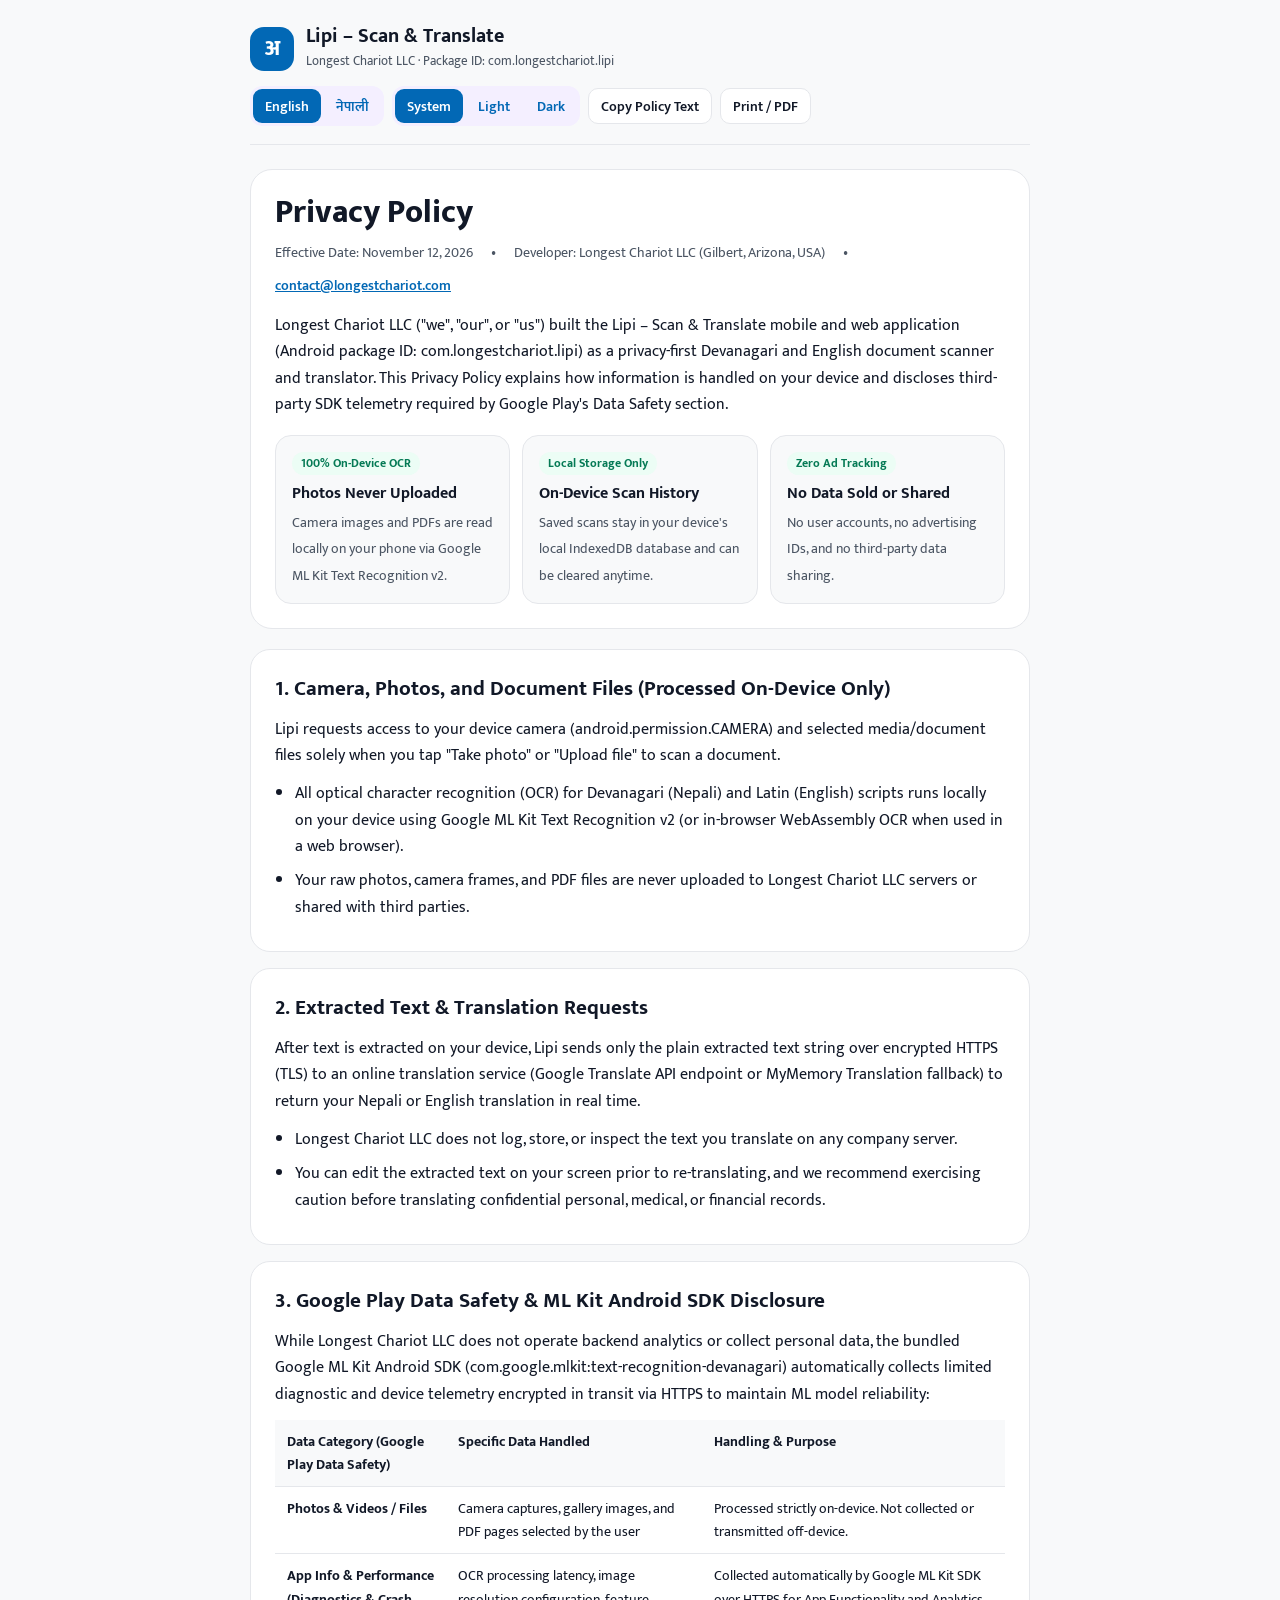
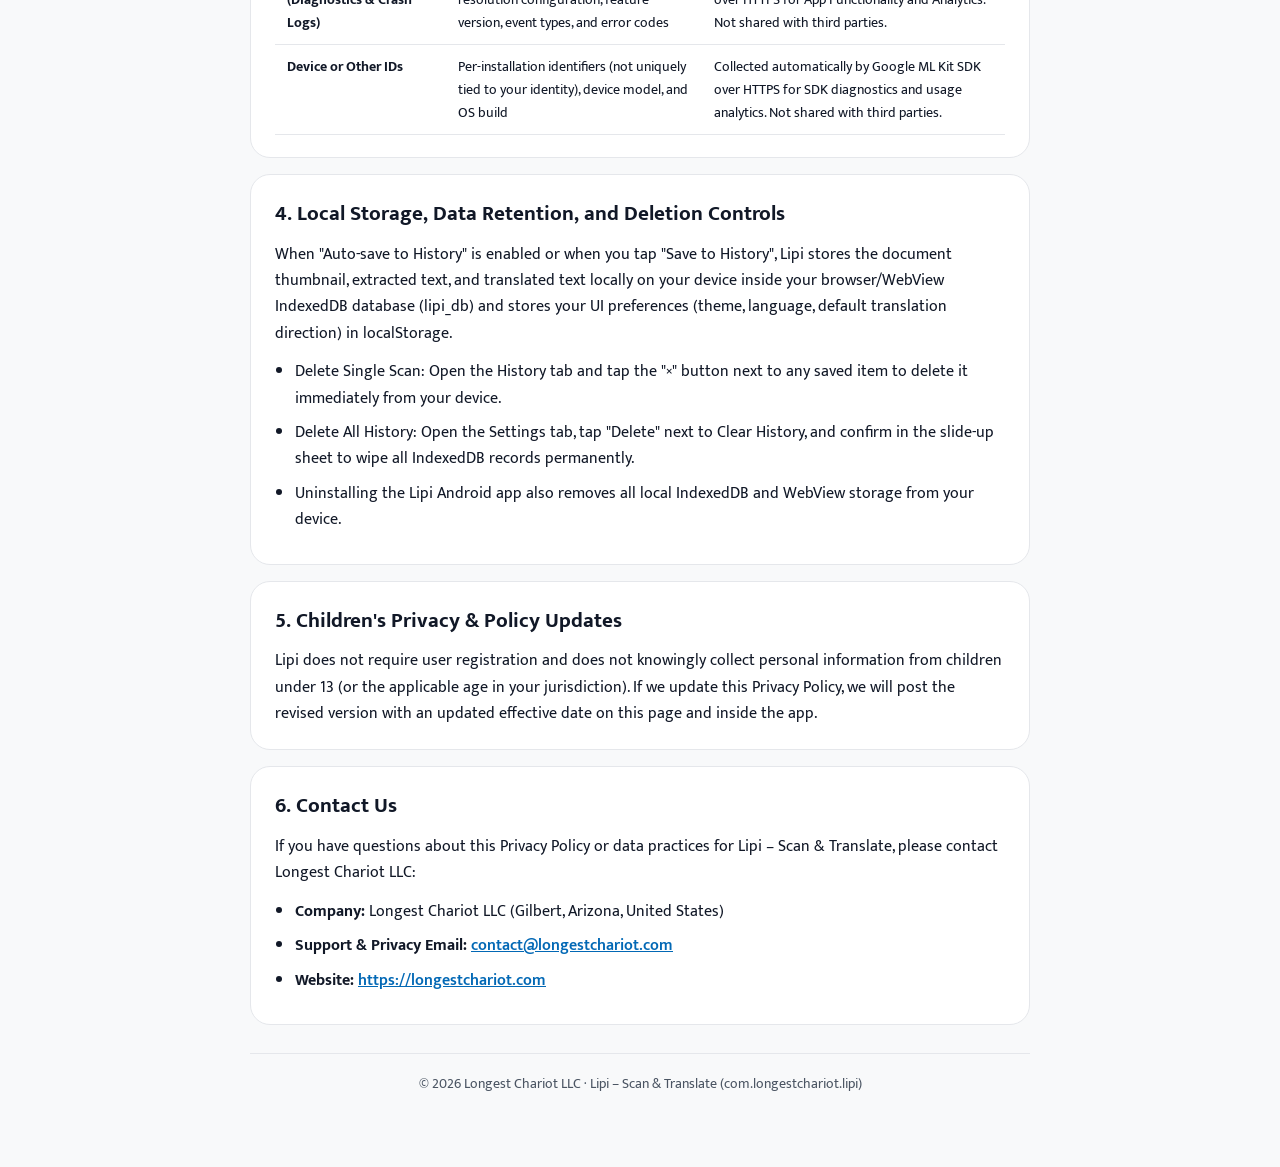
==== lipi/privacy/index.html @ fc833322 "Add Lipi – Scan & Translate privacy policy at /lipi/privacy/" ====
<!DOCTYPE html>
<html lang="en">
<head>
<meta charset="utf-8">
<meta name="viewport" content="width=device-width, initial-scale=1, viewport-fit=cover">
<title>Privacy Policy – Lipi: Scan &amp; Translate | Longest Chariot LLC</title>
<link href="https://fonts.googleapis.com/css2?family=Mukta:wght@400;500;600;700;800&display=swap" rel="stylesheet">
<style>
:root{
  --primary:#0268B5;--on-primary:#FFFFFF;--secondary:#F4EFFF;--on-secondary:#0268B5;--link:#0268B5;
  --bg:#F8F9FA;--surface:#FFFFFF;--text:#111827;--muted:#4B5563;--border:#E5E7EB;
  --success:#057A55;--success-bg:#ECFDF5;--info-bg:#EFF6FF;
  color-scheme:light;
}
@media (prefers-color-scheme:dark){
  :root:not([data-theme="light"]){
    --secondary:#232047;--on-secondary:#A9D4F7;--link:#6DB6F0;--bg:#0B1220;--surface:#131C2E;--text:#F3F4F6;--muted:#9CA3AF;--border:#26324A;
    --success:#34D399;--success-bg:#064E3B;--info-bg:#1E293B;
    color-scheme:dark;
  }
}
:root[data-theme="dark"]{
  --secondary:#232047;--on-secondary:#A9D4F7;--link:#6DB6F0;--bg:#0B1220;--surface:#131C2E;--text:#F3F4F6;--muted:#9CA3AF;--border:#26324A;
  --success:#34D399;--success-bg:#064E3B;--info-bg:#1E293B;
  color-scheme:dark;
}
*,*::before,*::after{box-sizing:border-box}
body{
  margin:0;
  background:var(--bg);
  color:var(--text);
  font-family:'Mukta','Noto Sans Devanagari',system-ui,-apple-system,sans-serif;
  font-size:16px;
  line-height:1.65;
  -webkit-tap-highlight-color:transparent;
}
button,a{font:inherit;color:inherit}
button{cursor:pointer}
button:focus-visible,a:focus-visible{outline:3px solid var(--link);outline-offset:2px}
.wrap{max-width:820px;margin:0 auto;padding:24px 20px 72px}
.topbar{
  display:flex;
  flex-wrap:wrap;
  align-items:center;
  justify-content:space-between;
  gap:12px;
  padding-bottom:18px;
  border-bottom:1px solid var(--border);
  margin-bottom:24px;
}
.brand{display:flex;align-items:center;gap:12px}
.logo{
  width:44px;height:44px;border-radius:14px;
  background:var(--primary);color:var(--on-primary);
  display:grid;place-items:center;
  font-weight:800;font-size:22px;flex:none;
}
.brand-text b{display:block;font-size:20px;line-height:1.2}
.brand-text span{font-size:13px;color:var(--muted)}
.controls{display:flex;flex-wrap:wrap;gap:8px;align-items:center}
.seg{display:inline-flex;background:var(--secondary);border-radius:12px;padding:3px;gap:3px}
.seg button{
  border:0;background:transparent;border-radius:9px;
  padding:5px 12px;font-weight:600;font-size:14px;color:var(--on-secondary);min-height:34px;
}
.seg button[aria-pressed="true"]{background:var(--primary);color:var(--on-primary)}
.btn{
  border:1px solid var(--border);background:var(--surface);
  border-radius:10px;padding:5px 12px;font-weight:600;font-size:14px;min-height:36px;
}
.hero-card{
  background:var(--surface);border:1px solid var(--border);
  border-radius:22px;padding:24px;margin-bottom:20px;
}
.hero-card h1{margin:0 0 8px;font-size:32px;line-height:1.2;font-weight:800}
.meta-row{display:flex;flex-wrap:wrap;gap:10px 18px;font-size:14px;color:var(--muted);margin-bottom:16px}
.pill-row{display:grid;grid-template-columns:repeat(auto-fit,minmax(210px,1fr));gap:12px;margin-top:16px}
.stat-box{
  background:var(--bg);border:1px solid var(--border);
  border-radius:16px;padding:14px 16px;
}
.stat-box .tag{
  display:inline-block;font-size:12px;font-weight:700;
  padding:2px 9px;border-radius:999px;margin-bottom:6px;
  background:var(--success-bg);color:var(--success);
}
.stat-box b{display:block;font-size:16px;margin-bottom:2px}
.stat-box span{font-size:14px;color:var(--muted)}
.card{
  background:var(--surface);border:1px solid var(--border);
  border-radius:20px;padding:22px 24px;margin-bottom:16px;
}
.card h2{margin:0 0 10px;font-size:21px;font-weight:700;color:var(--text)}
.card p{margin:0 0 12px}
.card p:last-child{margin-bottom:0}
.card ul{margin:8px 0 0;padding-left:20px}
.card li{margin-bottom:8px}
.table-wrap{overflow-x:auto;margin-top:12px}
table{width:100%;border-collapse:collapse;font-size:14px;text-align:left}
th,td{padding:10px 12px;border-bottom:1px solid var(--border);vertical-align:top}
th{font-weight:700;background:var(--bg);color:var(--text)}
a{color:var(--link);font-weight:600;text-decoration:underline}
.footer{
  text-align:center;color:var(--muted);font-size:14px;
  margin-top:28px;padding-top:18px;border-top:1px solid var(--border);
}
.toast{
  position:fixed;left:50%;bottom:24px;transform:translate(-50%,0);
  background:var(--text);color:var(--bg);padding:10px 18px;
  border-radius:999px;font-weight:600;opacity:0;pointer-events:none;transition:opacity .2s;z-index:20;
}
.toast.show{opacity:1}
@media print{
  .controls,.toast{display:none!important}
  body{background:#fff;color:#000}
  .card,.hero-card{break-inside:avoid;border-color:#ccc}
}
</style>
</head>
<body>
<div class="wrap">
  <header class="topbar">
    <div class="brand">
      <div class="logo" aria-hidden="true">अ</div>
      <div class="brand-text">
        <b data-i="appTitle">Lipi – Scan &amp; Translate</b>
        <span data-i="orgSub">Longest Chariot LLC · Package ID: com.longestchariot.lipi</span>
      </div>
    </div>
    <div class="controls">
      <div class="seg" id="langSeg" role="group" aria-label="Language">
        <button type="button" data-lang="en" aria-pressed="true">English</button>
        <button type="button" data-lang="ne" aria-pressed="false">नेपाली</button>
      </div>
      <div class="seg" id="themeSeg" role="group" aria-label="Theme">
        <button type="button" data-theme="system" aria-pressed="true" data-i="tSys">System</button>
        <button type="button" data-theme="light" aria-pressed="false" data-i="tLight">Light</button>
        <button type="button" data-theme="dark" aria-pressed="false" data-i="tDark">Dark</button>
      </div>
      <button type="button" class="btn" id="copyUrlBtn" data-i="copyBtn">Copy Policy Text</button>
      <button type="button" class="btn" id="printBtn" data-i="printBtn">Print / PDF</button>
    </div>
  </header>

  <section class="hero-card">
    <h1 data-i="h1">Privacy Policy</h1>
    <div class="meta-row">
      <span data-i="effDate">Effective Date: November 12, 2026</span>
      <span>•</span>
      <span data-i="entity">Developer: Longest Chariot LLC (Gilbert, Arizona, USA)</span>
      <span>•</span>
      <span><a href="mailto:contact@longestchariot.com">contact@longestchariot.com</a></span>
    </div>
    <p data-i="intro">
      Longest Chariot LLC ("we", "our", or "us") built the Lipi – Scan &amp; Translate mobile and web application (Android package ID: com.longestchariot.lipi) as a privacy-first Devanagari and English document scanner and translator. This Privacy Policy explains how information is handled on your device and discloses third-party SDK telemetry required by Google Play's Data Safety section.
    </p>
    <div class="pill-row">
      <div class="stat-box">
        <span class="tag" data-i="b1Tag">100% On-Device OCR</span>
        <b data-i="b1Title">Photos Never Uploaded</b>
        <span data-i="b1Sub">Camera images and PDFs are read locally on your phone via Google ML Kit Text Recognition v2.</span>
      </div>
      <div class="stat-box">
        <span class="tag" data-i="b2Tag">Local Storage Only</span>
        <b data-i="b2Title">On-Device Scan History</b>
        <span data-i="b2Sub">Saved scans stay in your device's local IndexedDB database and can be cleared anytime.</span>
      </div>
      <div class="stat-box">
        <span class="tag" data-i="b3Tag">Zero Ad Tracking</span>
        <b data-i="b3Title">No Data Sold or Shared</b>
        <span data-i="b3Sub">No user accounts, no advertising IDs, and no third-party data sharing.</span>
      </div>
    </div>
  </section>

  <section class="card">
    <h2 data-i="s1Title">1. Camera, Photos, and Document Files (Processed On-Device Only)</h2>
    <p data-i="s1P1">
      Lipi requests access to your device camera (android.permission.CAMERA) and selected media/document files solely when you tap "Take photo" or "Upload file" to scan a document.
    </p>
    <ul>
      <li data-i="s1L1">All optical character recognition (OCR) for Devanagari (Nepali) and Latin (English) scripts runs locally on your device using Google ML Kit Text Recognition v2 (or in-browser WebAssembly OCR when used in a web browser).</li>
      <li data-i="s1L2">Your raw photos, camera frames, and PDF files are never uploaded to Longest Chariot LLC servers or shared with third parties.</li>
    </ul>
  </section>

  <section class="card">
    <h2 data-i="s2Title">2. Extracted Text &amp; Translation Requests</h2>
    <p data-i="s2P1">
      After text is extracted on your device, Lipi sends only the plain extracted text string over encrypted HTTPS (TLS) to an online translation service (Google Translate API endpoint or MyMemory Translation fallback) to return your Nepali or English translation in real time.
    </p>
    <ul>
      <li data-i="s2L1">Longest Chariot LLC does not log, store, or inspect the text you translate on any company server.</li>
      <li data-i="s2L2">You can edit the extracted text on your screen prior to re-translating, and we recommend exercising caution before translating confidential personal, medical, or financial records.</li>
    </ul>
  </section>

  <section class="card">
    <h2 data-i="s3Title">3. Google Play Data Safety &amp; ML Kit Android SDK Disclosure</h2>
    <p data-i="s3P1">
      While Longest Chariot LLC does not operate backend analytics or collect personal data, the bundled Google ML Kit Android SDK (com.google.mlkit:text-recognition-devanagari) automatically collects limited diagnostic and device telemetry encrypted in transit via HTTPS to maintain ML model reliability:
    </p>
    <div class="table-wrap">
      <table>
        <thead>
          <tr>
            <th data-i="thType">Data Category (Google Play Data Safety)</th>
            <th data-i="thDetail">Specific Data Handled</th>
            <th data-i="thPurpose">Handling &amp; Purpose</th>
          </tr>
        </thead>
        <tbody>
          <tr>
            <td><b data-i="td1Type">Photos &amp; Videos / Files</b></td>
            <td data-i="td1Det">Camera captures, gallery images, and PDF pages selected by the user</td>
            <td data-i="td1Purp">Processed strictly on-device. Not collected or transmitted off-device.</td>
          </tr>
          <tr>
            <td><b data-i="td2Type">App Info &amp; Performance (Diagnostics &amp; Crash Logs)</b></td>
            <td data-i="td2Det">OCR processing latency, image resolution configuration, feature version, event types, and error codes</td>
            <td data-i="td2Purp">Collected automatically by Google ML Kit SDK over HTTPS for App Functionality and Analytics. Not shared with third parties.</td>
          </tr>
          <tr>
            <td><b data-i="td3Type">Device or Other IDs</b></td>
            <td data-i="td3Det">Per-installation identifiers (not uniquely tied to your identity), device model, and OS build</td>
            <td data-i="td3Purp">Collected automatically by Google ML Kit SDK over HTTPS for SDK diagnostics and usage analytics. Not shared with third parties.</td>
          </tr>
        </tbody>
      </table>
    </div>
  </section>

  <section class="card">
    <h2 data-i="s4Title">4. Local Storage, Data Retention, and Deletion Controls</h2>
    <p data-i="s4P1">
      When "Auto-save to History" is enabled or when you tap "Save to History", Lipi stores the document thumbnail, extracted text, and translated text locally on your device inside your browser/WebView IndexedDB database (lipi_db) and stores your UI preferences (theme, language, default translation direction) in localStorage.
    </p>
    <ul>
      <li data-i="s4L1">Delete Single Scan: Open the History tab and tap the "×" button next to any saved item to delete it immediately from your device.</li>
      <li data-i="s4L2">Delete All History: Open the Settings tab, tap "Delete" next to Clear History, and confirm in the slide-up sheet to wipe all IndexedDB records permanently.</li>
      <li data-i="s4L3">Uninstalling the Lipi Android app also removes all local IndexedDB and WebView storage from your device.</li>
    </ul>
  </section>

  <section class="card">
    <h2 data-i="s5Title">5. Children's Privacy &amp; Policy Updates</h2>
    <p data-i="s5P1">
      Lipi does not require user registration and does not knowingly collect personal information from children under 13 (or the applicable age in your jurisdiction). If we update this Privacy Policy, we will post the revised version with an updated effective date on this page and inside the app.
    </p>
  </section>

  <section class="card">
    <h2 data-i="s6Title">6. Contact Us</h2>
    <p data-i="s6P1">
      If you have questions about this Privacy Policy or data practices for Lipi – Scan &amp; Translate, please contact Longest Chariot LLC:
    </p>
    <ul>
      <li><b data-i="cOrgLbl">Company:</b> Longest Chariot LLC (Gilbert, Arizona, United States)</li>
      <li><b data-i="cEmailLbl">Support &amp; Privacy Email:</b> <a href="mailto:contact@longestchariot.com">contact@longestchariot.com</a></li>
      <li><b data-i="cWebLbl">Website:</b> <a href="https://longestchariot.com" target="_blank" rel="noopener">https://longestchariot.com</a></li>
    </ul>
  </section>

  <footer class="footer">
    © 2026 Longest Chariot LLC · Lipi – Scan &amp; Translate (com.longestchariot.lipi)
  </footer>
</div>

<div class="toast" id="toast" role="status"></div>

<script>
var I18N={
  en:{
    appTitle:"Lipi – Scan & Translate",
    orgSub:"Longest Chariot LLC · Package ID: com.longestchariot.lipi",
    tSys:"System",tLight:"Light",tDark:"Dark",
    copyBtn:"Copy Policy Text",printBtn:"Print / PDF",copied:"Privacy Policy copied to clipboard",
    h1:"Privacy Policy",
    effDate:"Effective Date: November 12, 2026",
    entity:"Developer: Longest Chariot LLC (Gilbert, Arizona, USA)",
    intro:"Longest Chariot LLC (\"we\", \"our\", or \"us\") built the Lipi – Scan & Translate mobile and web application (Android package ID: com.longestchariot.lipi) as a privacy-first Devanagari and English document scanner and translator. This Privacy Policy explains how information is handled on your device and discloses third-party SDK telemetry required by Google Play's Data Safety section.",
    b1Tag:"100% On-Device OCR",b1Title:"Photos Never Uploaded",b1Sub:"Camera images and PDFs are read locally on your phone via Google ML Kit Text Recognition v2.",
    b2Tag:"Local Storage Only",b2Title:"On-Device Scan History",b2Sub:"Saved scans stay in your device's local IndexedDB database and can be cleared anytime.",
    b3Tag:"Zero Ad Tracking",b3Title:"No Data Sold or Shared",b3Sub:"No user accounts, no advertising IDs, and no third-party data sharing.",
    s1Title:"1. Camera, Photos, and Document Files (Processed On-Device Only)",
    s1P1:"Lipi requests access to your device camera (android.permission.CAMERA) and selected media/document files solely when you tap \"Take photo\" or \"Upload file\" to scan a document.",
    s1L1:"All optical character recognition (OCR) for Devanagari (Nepali) and Latin (English) scripts runs locally on your device using Google ML Kit Text Recognition v2 (or in-browser WebAssembly OCR when used in a web browser).",
    s1L2:"Your raw photos, camera frames, and PDF files are never uploaded to Longest Chariot LLC servers or shared with third parties.",
    s2Title:"2. Extracted Text & Translation Requests",
    s2P1:"After text is extracted on your device, Lipi sends only the plain extracted text string over encrypted HTTPS (TLS) to an online translation service (Google Translate API endpoint or MyMemory Translation fallback) to return your Nepali or English translation in real time.",
    s2L1:"Longest Chariot LLC does not log, store, or inspect the text you translate on any company server.",
    s2L2:"You can edit the extracted text on your screen prior to re-translating, and we recommend exercising caution before translating confidential personal, medical, or financial records.",
    s3Title:"3. Google Play Data Safety & ML Kit Android SDK Disclosure",
    s3P1:"While Longest Chariot LLC does not operate backend analytics or collect personal data, the bundled Google ML Kit Android SDK (com.google.mlkit:text-recognition-devanagari) automatically collects limited diagnostic and device telemetry encrypted in transit via HTTPS to maintain ML model reliability:",
    thType:"Data Category (Google Play Data Safety)",thDetail:"Specific Data Handled",thPurpose:"Handling & Purpose",
    td1Type:"Photos & Videos / Files",td1Det:"Camera captures, gallery images, and PDF pages selected by the user",td1Purp:"Processed strictly on-device. Not collected or transmitted off-device.",
    td2Type:"App Info & Performance (Diagnostics & Crash Logs)",td2Det:"OCR processing latency, image resolution configuration, feature version, event types, and error codes",td2Purp:"Collected automatically by Google ML Kit SDK over HTTPS for App Functionality and Analytics. Not shared with third parties.",
    td3Type:"Device or Other IDs",td3Det:"Per-installation identifiers (not uniquely tied to your identity), device model, and OS build",td3Purp:"Collected automatically by Google ML Kit SDK over HTTPS for SDK diagnostics and usage analytics. Not shared with third parties.",
    s4Title:"4. Local Storage, Data Retention, and Deletion Controls",
    s4P1:"When \"Auto-save to History\" is enabled or when you tap \"Save to History\", Lipi stores the document thumbnail, extracted text, and translated text locally on your device inside your browser/WebView IndexedDB database (lipi_db) and stores your UI preferences (theme, language, default translation direction) in localStorage.",
    s4L1:"Delete Single Scan: Open the History tab and tap the \"×\" button next to any saved item to delete it immediately from your device.",
    s4L2:"Delete All History: Open the Settings tab, tap \"Delete\" next to Clear History, and confirm in the slide-up sheet to wipe all IndexedDB records permanently.",
    s4L3:"Uninstalling the Lipi Android app also removes all local IndexedDB and WebView storage from your device.",
    s5Title:"5. Children's Privacy & Policy Updates",
    s5P1:"Lipi does not require user registration and does not knowingly collect personal information from children under 13 (or the applicable age in your jurisdiction). If we update this Privacy Policy, we will post the revised version with an updated effective date on this page and inside the app.",
    s6Title:"6. Contact Us",
    s6P1:"If you have questions about this Privacy Policy or data practices for Lipi – Scan & Translate, please contact Longest Chariot LLC:",
    cOrgLbl:"Company:",cEmailLbl:"Support & Privacy Email:",cWebLbl:"Website:"
  },
  ne:{
    appTitle:"लिपि (Lipi) – स्क्यान र अनुवाद",
    orgSub:"Longest Chariot LLC · प्याकेज ID: com.longestchariot.lipi",
    tSys:"प्रणाली",tLight:"उज्यालो",tDark:"अँध्यारो",
    copyBtn:"नीति प्रतिलिपि गर्नुहोस्",printBtn:"प्रिन्ट / PDF",copied:"गोपनीयता नीति प्रतिलिपि गरियो",
    h1:"गोपनीयता नीति (Privacy Policy)",
    effDate:"लागू मिति: नोभेम्बर १२, २०२६",
    entity:"निर्माता: Longest Chariot LLC (गिल्बर्ट, एरिजोना, अमेरिका)",
    intro:"Longest Chariot LLC ले देवनागरी (नेपाली) र अंग्रेजी कागजातहरू स्क्यान तथा अनुवाद गर्नका लागि 'Lipi – Scan & Translate' (Android प्याकेज: com.longestchariot.lipi) निर्माण गरेको हो। यो गोपनीयता नीतिले तपाईंको उपकरणमा डाटा कसरी सुरक्षित रहन्छ र Google Play Data Safety अन्तर्गतका विवरणहरू स्पष्ट पार्छ।",
    b1Tag:"१००% अन-डिभाइस OCR",b1Title:"तस्बिर कतै अपलोड हुँदैन",b1Sub:"क्यामेराका फोटो र PDF हरू Google ML Kit v2 मार्फत तपाईंको फोनमै अफलाइन पढिन्छन्।",
    b2Tag:"स्थानीय भण्डारण मात्र",b2Title:"उपकरणमै सुरक्षित इतिहास",b2Sub:"सुरक्षित गरिएका स्क्यानहरू तपाईंको फोनको IndexedDB मा मात्र रहन्छन् र जहिले पनि मेटाउन सकिन्छ।",
    b3Tag:"विज्ञापन ट्र्याकिङ छैन",b3Title:"डाटा बिक्री वा सेयर हुँदैन",b3Sub:"कुनै खाता आवश्यक पर्दैन र तेस्रो पक्षलाई डाटा बेचिने वा बाँडिने गरिँदैन।",
    s1Title:"१. क्यामेरा, तस्बिर र कागजात फाइलहरू (उपकरणमै मात्र प्रशोधन)",
    s1P1:"तपाईंले 'फोटो खिच्नुहोस्' वा 'फाइल अपलोड गर्नुहोस्' थिच्दा मात्र Lipi ले क्यामेरा (android.permission.CAMERA) र फाइल छनोटको अनुमति माग्छ।",
    s1L1:"देवनागरी र अंग्रेजी अक्षर पहिचान (OCR) पूर्ण रूपमा तपाईंको फोनभित्रै Google ML Kit Text Recognition v2 मार्फत सम्पन्न हुन्छ।",
    s1L2:"तपाईंको मूल फोटो वा PDF फाइल Longest Chariot LLC वा अन्य कुनै बाह्य सर्भरमा कहिल्यै अपलोड हुँदैन।",
    s2Title:"२. निकालिएको पाठ र अनुवाद सेवा",
    s2P1:"तस्बिरबाट पाठ निकालिसकेपछि, अनुवादका लागि उक्त सादा पाठ (text) मात्र सुरक्षित HTTPS (TLS) मार्फत अनलाइन अनुवाद सेवा (Google Translate वा MyMemory) मा पठाइन्छ।",
    s2L1:"Longest Chariot LLC ले तपाईंले अनुवाद गर्नुभएको पाठ आफ्नो कुनै सर्भरमा संकलन वा भण्डारण गर्दैन।",
    s2L2:"अति संवेदनशील व्यक्तिगत, स्वास्थ्य वा वित्तीय कागजातहरू अनुवाद गर्नुअघि ध्यान दिन अनुरोध गरिन्छ।",
    s3Title:"३. Google Play Data Safety र ML Kit SDK विवरण",
    s3P1:"Longest Chariot LLC ले कुनै व्यक्तिगत डाटा संकलन नगरे तापनि, एपमा प्रयोग भएको Google ML Kit Android SDK (com.google.mlkit:text-recognition-devanagari) ले सेवाको गुणस्तर र प्राविधिक परीक्षणका लागि निम्न सीमित प्राविधिक विवरण HTTPS मार्फत संकलन गर्छ:",
    thType:"डाटा प्रकार (Google Play Data Safety)",thDetail:"विवरण",thPurpose:"प्रयोग र उद्देश्य",
    td1Type:"फोटो र फाइलहरू (Photos & Files)",td1Det:"प्रयोगकर्ताले छानेका फोटो र PDF पृष्ठहरू",td1Purp:"उपकरणभित्रै मात्र प्रशोधन गरिन्छ। बाहिर पठाइँदैन वा संकलन गरिँदैन।",
    td2Type:"एप कार्यसम्पादन र डाइग्नोस्टिक्स (Diagnostics)",td2Det:"OCR गति, तस्बिर रिजोल्युसन कन्फिगरेसन, फिचर संस्करण र त्रुटि कोडहरू",td2Purp:"Google ML Kit SDK द्वारा एप कार्यक्षमता र प्राविधिक विश्लेषणका लागि HTTPS मार्फत संकलन गरिन्छ। तेस्रो पक्षलाई बाँडिँदैन।",
    td3Type:"उपकरण वा इन्स्टलेसन पहिचान (Device/Installation IDs)",td3Det:"व्यक्तिगत पहिचान नखुल्ने प्रति-इन्स्टलेसन आइडी र उपकरण मोडेल",td3Purp:"Google ML Kit SDK द्वारा प्राविधिक विश्लेषणका लागि संकलन गरिन्छ। तेस्रो पक्षलाई बाँडिँदैन।",
    s4Title:"४. स्थानीय भण्डारण र डाटा मेटाउने तरिका",
    s4P1:"तपाईंको स्क्यान इतिहास तपाईंको उपकरणको IndexedDB (lipi_db) मा मात्र सुरक्षित रहन्छ र सेटिङहरू localStorage मा रहन्छन्।",
    s4L1:"एकल स्क्यान मेटाउन: 'इतिहास' (History) ट्याबमा गई जुनसुकै नतिजाको छेउमा रहेको '×' बटन थिच्नुहोस्।",
    s4L2:"सबै इतिहास मेटाउन: 'सेटिङ' (Settings) ट्याबमा गई 'इतिहास मेटाउनुहोस्' थिचेर पुष्टि गर्नुहोस्।",
    s4L3:"एप अनइन्स्टल गर्दा पनि उपकरणमा रहेका सबै IndexedDB रेकर्डहरू स्वतः हट्छन्।",
    s5Title:"५. बालबालिकाको गोपनीयता र नीति परिमार्जन",
    s5P1:"Lipi मा कुनै प्रयोगकर्ता खाता खोल्नु पर्दैन र १३ वर्षभन्दा मुनिका बालबालिकाबाट कुनै व्यक्तिगत विवरण संकलन गरिँदैन। नीतिमा कुनै परिवर्तन भएमा यही पृष्ठ र एपमा अद्यावधिक गरिनेछ।",
    s6Title:"६. सम्पर्क विवरण",
    s6P1:"यस गोपनीयता नीति सम्बन्धी कुनै जिज्ञासा भएमा Longest Chariot LLC लाई सम्पर्क गर्नुहोस्:",
    cOrgLbl:"कम्पनी:",cEmailLbl:"इमेल:",cWebLbl:"वेबसाइट:"
  }
};

var curLang="en", curTheme="system";
function $(id){return document.getElementById(id)}

function renderLang(lang){
  curLang=lang;
  document.documentElement.lang=lang;
  var dict=I18N[lang]||I18N.en;
  document.querySelectorAll("[data-i]").forEach(function(el){
    var k=el.getAttribute("data-i");
    if(dict[k])el.textContent=dict[k];
  });
  document.querySelectorAll("#langSeg button").forEach(function(b){
    b.setAttribute("aria-pressed",String(b.getAttribute("data-lang")===lang));
  });
}

function renderTheme(th){
  curTheme=th;
  if(th==="system")document.documentElement.removeAttribute("data-theme");
  else document.documentElement.setAttribute("data-theme",th);
  document.querySelectorAll("#themeSeg button").forEach(function(b){
    b.setAttribute("aria-pressed",String(b.getAttribute("data-theme")===th));
  });
}

function showToast(msg){
  var t=$("toast");
  t.textContent=msg;
  t.classList.add("show");
  clearTimeout(showToast.tid);
  showToast.tid=setTimeout(function(){t.classList.remove("show")},1800);
}

$("langSeg").addEventListener("click",function(e){
  var l=e.target.getAttribute("data-lang");
  if(l)renderLang(l);
});

$("themeSeg").addEventListener("click",function(e){
  var t=e.target.getAttribute("data-theme");
  if(t)renderTheme(t);
});

$("copyUrlBtn").addEventListener("click",function(){
  var text=document.querySelector(".wrap").innerText;
  var msg=(I18N[curLang]||I18N.en).copied;
  if(navigator.clipboard&&navigator.clipboard.writeText){
    navigator.clipboard.writeText(text).then(function(){showToast(msg)},function(){fallbackCopy(text,msg)});
  }else{
    fallbackCopy(text,msg);
  }
});

function fallbackCopy(text,msg){
  var ta=document.createElement("textarea");
  ta.value=text;
  document.body.appendChild(ta);
  ta.select();
  try{document.execCommand("copy");showToast(msg)}catch(e){}
  ta.remove();
}

$("printBtn").addEventListener("click",function(){
  window.print();
});
</script>
</body>
</html>
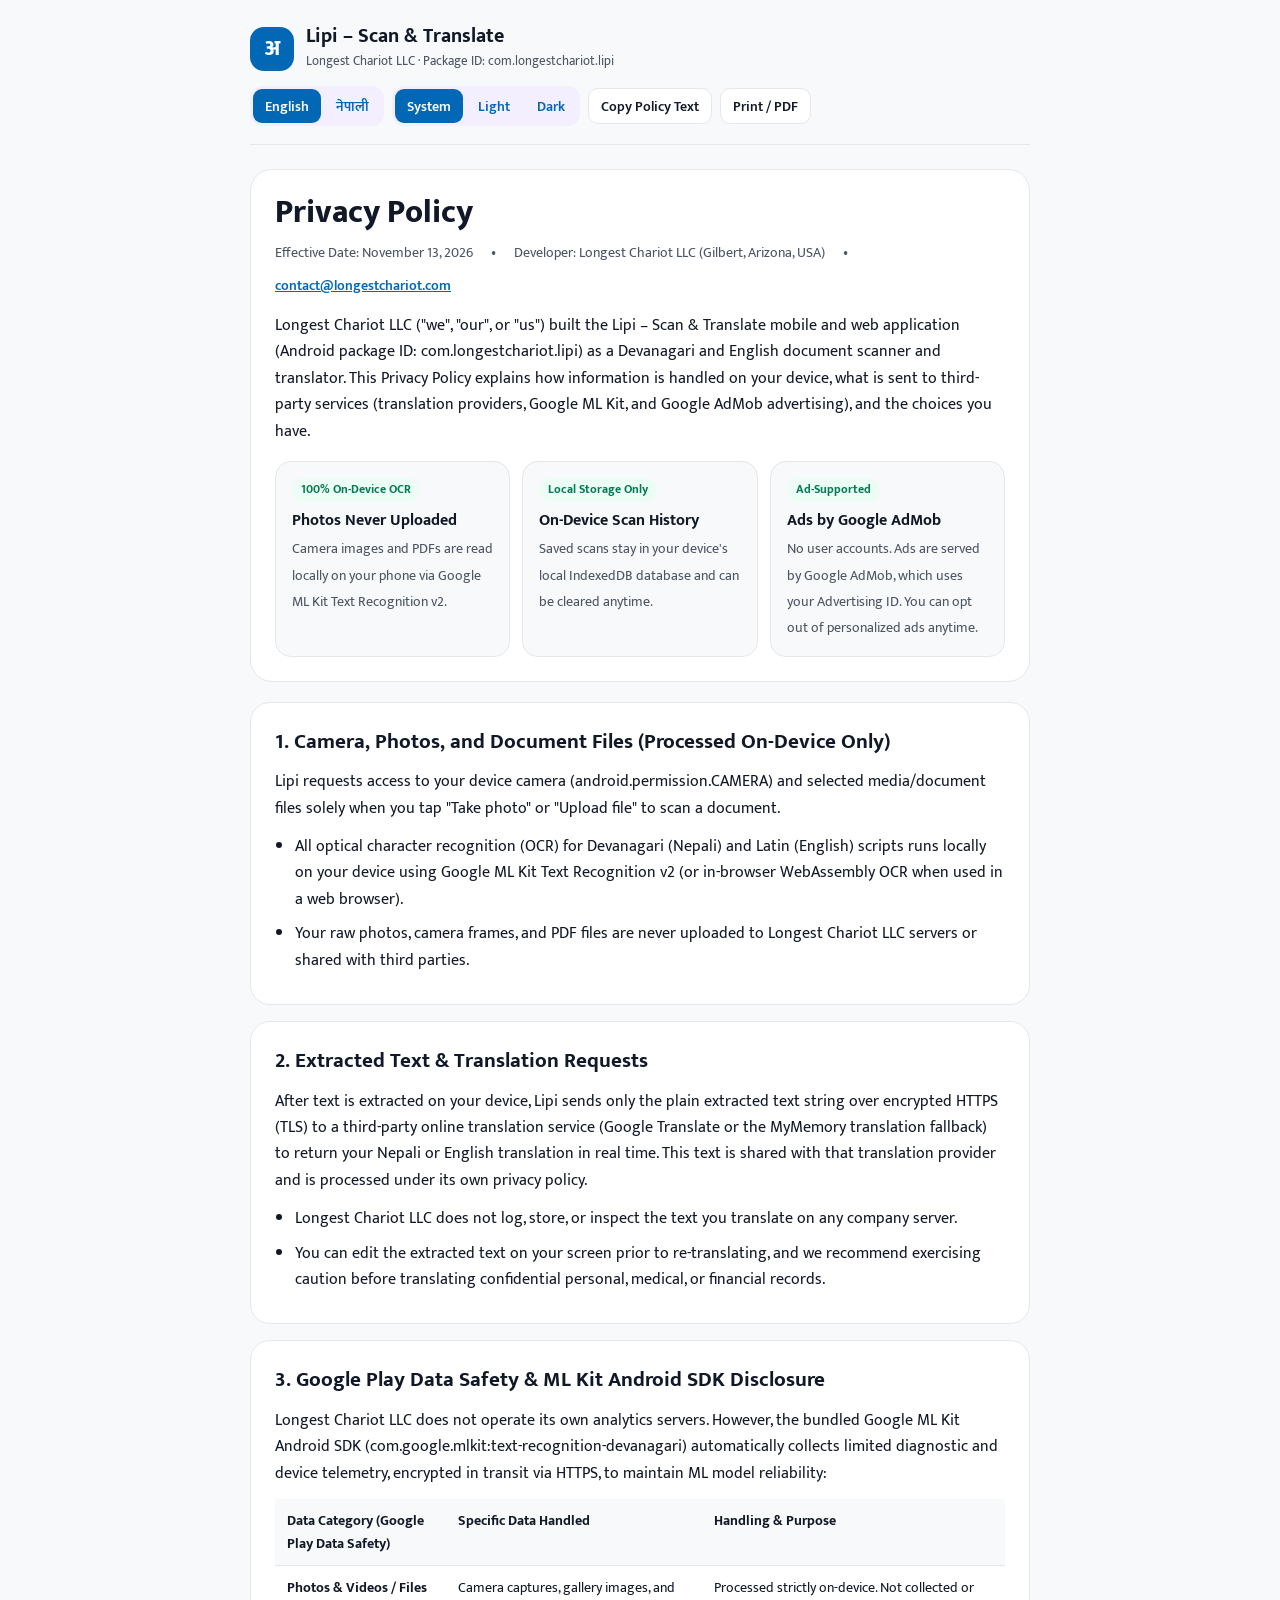
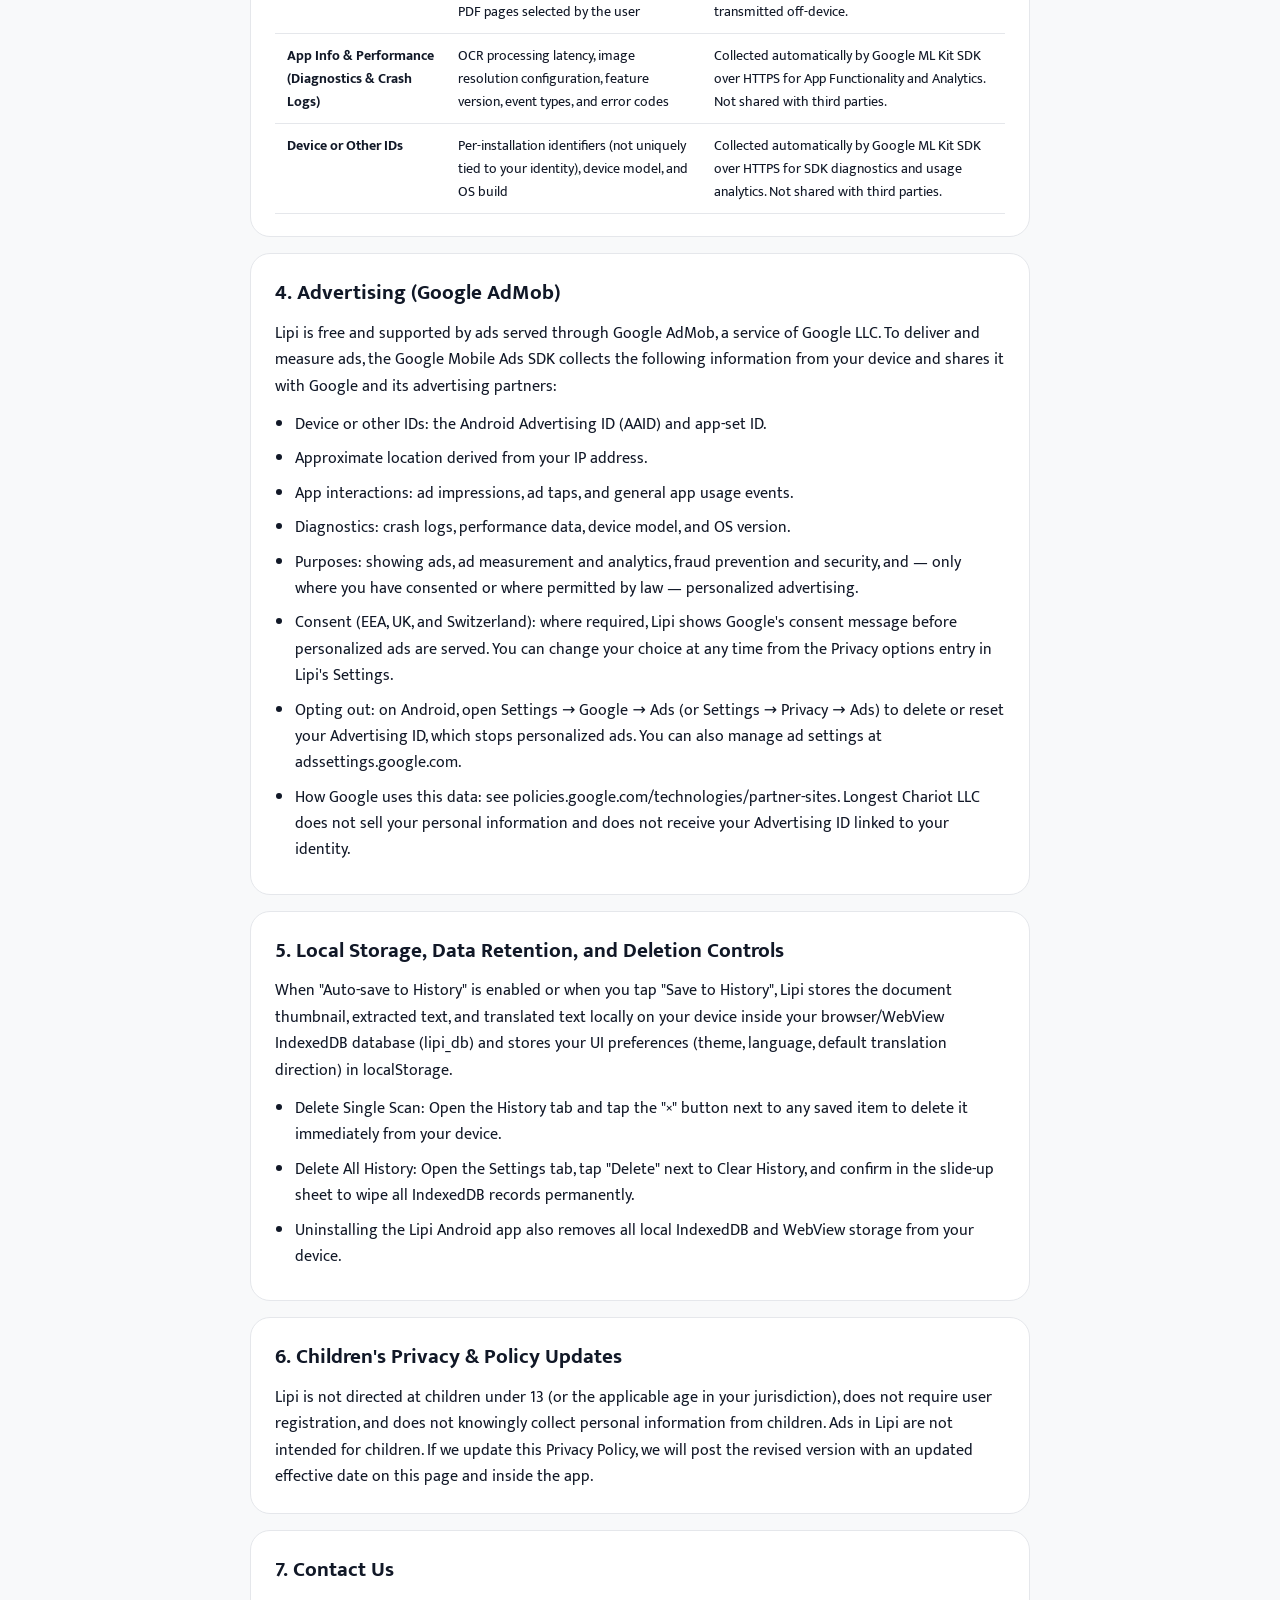
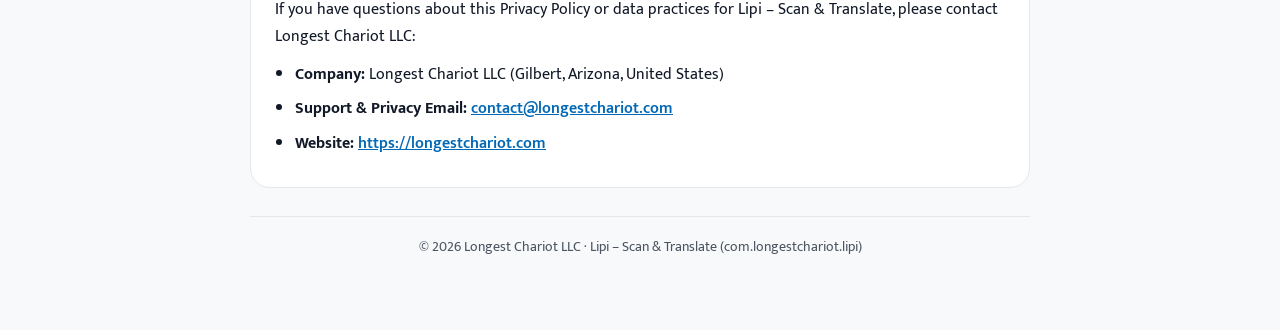
==== commit 0b6fe1ac: "Lipi privacy policy: disclose Google AdMob ads and translation-text sharing" ====
--- a/lipi/privacy/index.html
+++ b/lipi/privacy/index.html
@@ -145,14 +145,14 @@
   <section class="hero-card">
     <h1 data-i="h1">Privacy Policy</h1>
     <div class="meta-row">
-      <span data-i="effDate">Effective Date: November 12, 2026</span>
+      <span data-i="effDate">Effective Date: November 13, 2026</span>
       <span>•</span>
       <span data-i="entity">Developer: Longest Chariot LLC (Gilbert, Arizona, USA)</span>
       <span>•</span>
       <span><a href="mailto:contact@longestchariot.com">contact@longestchariot.com</a></span>
     </div>
     <p data-i="intro">
-      Longest Chariot LLC ("we", "our", or "us") built the Lipi – Scan &amp; Translate mobile and web application (Android package ID: com.longestchariot.lipi) as a privacy-first Devanagari and English document scanner and translator. This Privacy Policy explains how information is handled on your device and discloses third-party SDK telemetry required by Google Play's Data Safety section.
+      Longest Chariot LLC ("we", "our", or "us") built the Lipi – Scan &amp; Translate mobile and web application (Android package ID: com.longestchariot.lipi) as a Devanagari and English document scanner and translator. This Privacy Policy explains how information is handled on your device, what is sent to third-party services (translation providers, Google ML Kit, and Google AdMob advertising), and the choices you have.
     </p>
     <div class="pill-row">
       <div class="stat-box">
@@ -166,9 +166,9 @@
         <span data-i="b2Sub">Saved scans stay in your device's local IndexedDB database and can be cleared anytime.</span>
       </div>
       <div class="stat-box">
-        <span class="tag" data-i="b3Tag">Zero Ad Tracking</span>
-        <b data-i="b3Title">No Data Sold or Shared</b>
-        <span data-i="b3Sub">No user accounts, no advertising IDs, and no third-party data sharing.</span>
+        <span class="tag" data-i="b3Tag">Ad-Supported</span>
+        <b data-i="b3Title">Ads by Google AdMob</b>
+        <span data-i="b3Sub">No user accounts. Ads are served by Google AdMob, which uses your Advertising ID. You can opt out of personalized ads anytime.</span>
       </div>
     </div>
   </section>
@@ -187,7 +187,7 @@
   <section class="card">
     <h2 data-i="s2Title">2. Extracted Text &amp; Translation Requests</h2>
     <p data-i="s2P1">
-      After text is extracted on your device, Lipi sends only the plain extracted text string over encrypted HTTPS (TLS) to an online translation service (Google Translate API endpoint or MyMemory Translation fallback) to return your Nepali or English translation in real time.
+      After text is extracted on your device, Lipi sends only the plain extracted text string over encrypted HTTPS (TLS) to a third-party online translation service (Google Translate or the MyMemory translation fallback) to return your Nepali or English translation in real time. This text is shared with that translation provider and is processed under its own privacy policy.
     </p>
     <ul>
       <li data-i="s2L1">Longest Chariot LLC does not log, store, or inspect the text you translate on any company server.</li>
@@ -198,7 +198,7 @@
   <section class="card">
     <h2 data-i="s3Title">3. Google Play Data Safety &amp; ML Kit Android SDK Disclosure</h2>
     <p data-i="s3P1">
-      While Longest Chariot LLC does not operate backend analytics or collect personal data, the bundled Google ML Kit Android SDK (com.google.mlkit:text-recognition-devanagari) automatically collects limited diagnostic and device telemetry encrypted in transit via HTTPS to maintain ML model reliability:
+      Longest Chariot LLC does not operate its own analytics servers. However, the bundled Google ML Kit Android SDK (com.google.mlkit:text-recognition-devanagari) automatically collects limited diagnostic and device telemetry, encrypted in transit via HTTPS, to maintain ML model reliability:
     </p>
     <div class="table-wrap">
       <table>
@@ -231,7 +231,24 @@
   </section>
 
   <section class="card">
-    <h2 data-i="s4Title">4. Local Storage, Data Retention, and Deletion Controls</h2>
+    <h2 data-i="adTitle">4. Advertising (Google AdMob)</h2>
+    <p data-i="adP1">
+      Lipi is free and supported by ads served through Google AdMob, a service of Google LLC. To deliver and measure ads, the Google Mobile Ads SDK collects the following information from your device and shares it with Google and its advertising partners:
+    </p>
+    <ul>
+      <li data-i="adL1">Device or other IDs: the Android Advertising ID (AAID) and app-set ID.</li>
+      <li data-i="adL2">Approximate location derived from your IP address.</li>
+      <li data-i="adL3">App interactions: ad impressions, ad taps, and general app usage events.</li>
+      <li data-i="adL4">Diagnostics: crash logs, performance data, device model, and OS version.</li>
+      <li data-i="adL5">Purposes: showing ads, ad measurement and analytics, fraud prevention and security, and — only where you have consented or where permitted by law — personalized advertising.</li>
+      <li data-i="adL6">Consent (EEA, UK, and Switzerland): where required, Lipi shows Google's consent message before personalized ads are served. You can change your choice at any time from the Privacy options entry in Lipi's Settings.</li>
+      <li data-i="adL7">Opting out: on Android, open Settings → Google → Ads (or Settings → Privacy → Ads) to delete or reset your Advertising ID, which stops personalized ads. You can also manage ad settings at adssettings.google.com.</li>
+      <li data-i="adL8">How Google uses this data: see policies.google.com/technologies/partner-sites. Longest Chariot LLC does not sell your personal information and does not receive your Advertising ID linked to your identity.</li>
+    </ul>
+  </section>
+
+  <section class="card">
+    <h2 data-i="s4Title">5. Local Storage, Data Retention, and Deletion Controls</h2>
     <p data-i="s4P1">
       When "Auto-save to History" is enabled or when you tap "Save to History", Lipi stores the document thumbnail, extracted text, and translated text locally on your device inside your browser/WebView IndexedDB database (lipi_db) and stores your UI preferences (theme, language, default translation direction) in localStorage.
     </p>
@@ -243,14 +260,14 @@
   </section>
 
   <section class="card">
-    <h2 data-i="s5Title">5. Children's Privacy &amp; Policy Updates</h2>
+    <h2 data-i="s5Title">6. Children's Privacy &amp; Policy Updates</h2>
     <p data-i="s5P1">
-      Lipi does not require user registration and does not knowingly collect personal information from children under 13 (or the applicable age in your jurisdiction). If we update this Privacy Policy, we will post the revised version with an updated effective date on this page and inside the app.
-    </p>
-  </section>
-
-  <section class="card">
-    <h2 data-i="s6Title">6. Contact Us</h2>
+      Lipi is not directed at children under 13 (or the applicable age in your jurisdiction), does not require user registration, and does not knowingly collect personal information from children. Ads in Lipi are not intended for children. If we update this Privacy Policy, we will post the revised version with an updated effective date on this page and inside the app.
+    </p>
+  </section>
+
+  <section class="card">
+    <h2 data-i="s6Title">7. Contact Us</h2>
     <p data-i="s6P1">
       If you have questions about this Privacy Policy or data practices for Lipi – Scan &amp; Translate, please contact Longest Chariot LLC:
     </p>
@@ -276,34 +293,35 @@
     tSys:"System",tLight:"Light",tDark:"Dark",
     copyBtn:"Copy Policy Text",printBtn:"Print / PDF",copied:"Privacy Policy copied to clipboard",
     h1:"Privacy Policy",
-    effDate:"Effective Date: November 12, 2026",
+    effDate:"Effective Date: November 13, 2026",
     entity:"Developer: Longest Chariot LLC (Gilbert, Arizona, USA)",
-    intro:"Longest Chariot LLC (\"we\", \"our\", or \"us\") built the Lipi – Scan & Translate mobile and web application (Android package ID: com.longestchariot.lipi) as a privacy-first Devanagari and English document scanner and translator. This Privacy Policy explains how information is handled on your device and discloses third-party SDK telemetry required by Google Play's Data Safety section.",
+    intro:"Longest Chariot LLC (\"we\", \"our\", or \"us\") built the Lipi – Scan & Translate mobile and web application (Android package ID: com.longestchariot.lipi) as a Devanagari and English document scanner and translator. This Privacy Policy explains how information is handled on your device, what is sent to third-party services (translation providers, Google ML Kit, and Google AdMob advertising), and the choices you have.",
     b1Tag:"100% On-Device OCR",b1Title:"Photos Never Uploaded",b1Sub:"Camera images and PDFs are read locally on your phone via Google ML Kit Text Recognition v2.",
     b2Tag:"Local Storage Only",b2Title:"On-Device Scan History",b2Sub:"Saved scans stay in your device's local IndexedDB database and can be cleared anytime.",
-    b3Tag:"Zero Ad Tracking",b3Title:"No Data Sold or Shared",b3Sub:"No user accounts, no advertising IDs, and no third-party data sharing.",
+    b3Tag:"Ad-Supported",b3Title:"Ads by Google AdMob",b3Sub:"No user accounts. Ads are served by Google AdMob, which uses your Advertising ID. You can opt out of personalized ads anytime.",
     s1Title:"1. Camera, Photos, and Document Files (Processed On-Device Only)",
     s1P1:"Lipi requests access to your device camera (android.permission.CAMERA) and selected media/document files solely when you tap \"Take photo\" or \"Upload file\" to scan a document.",
     s1L1:"All optical character recognition (OCR) for Devanagari (Nepali) and Latin (English) scripts runs locally on your device using Google ML Kit Text Recognition v2 (or in-browser WebAssembly OCR when used in a web browser).",
     s1L2:"Your raw photos, camera frames, and PDF files are never uploaded to Longest Chariot LLC servers or shared with third parties.",
     s2Title:"2. Extracted Text & Translation Requests",
-    s2P1:"After text is extracted on your device, Lipi sends only the plain extracted text string over encrypted HTTPS (TLS) to an online translation service (Google Translate API endpoint or MyMemory Translation fallback) to return your Nepali or English translation in real time.",
+    s2P1:"After text is extracted on your device, Lipi sends only the plain extracted text string over encrypted HTTPS (TLS) to a third-party online translation service (Google Translate or the MyMemory translation fallback) to return your Nepali or English translation in real time. This text is shared with that translation provider and is processed under its own privacy policy.",
     s2L1:"Longest Chariot LLC does not log, store, or inspect the text you translate on any company server.",
     s2L2:"You can edit the extracted text on your screen prior to re-translating, and we recommend exercising caution before translating confidential personal, medical, or financial records.",
     s3Title:"3. Google Play Data Safety & ML Kit Android SDK Disclosure",
-    s3P1:"While Longest Chariot LLC does not operate backend analytics or collect personal data, the bundled Google ML Kit Android SDK (com.google.mlkit:text-recognition-devanagari) automatically collects limited diagnostic and device telemetry encrypted in transit via HTTPS to maintain ML model reliability:",
+    s3P1:"Longest Chariot LLC does not operate its own analytics servers. However, the bundled Google ML Kit Android SDK (com.google.mlkit:text-recognition-devanagari) automatically collects limited diagnostic and device telemetry, encrypted in transit via HTTPS, to maintain ML model reliability:",
     thType:"Data Category (Google Play Data Safety)",thDetail:"Specific Data Handled",thPurpose:"Handling & Purpose",
     td1Type:"Photos & Videos / Files",td1Det:"Camera captures, gallery images, and PDF pages selected by the user",td1Purp:"Processed strictly on-device. Not collected or transmitted off-device.",
     td2Type:"App Info & Performance (Diagnostics & Crash Logs)",td2Det:"OCR processing latency, image resolution configuration, feature version, event types, and error codes",td2Purp:"Collected automatically by Google ML Kit SDK over HTTPS for App Functionality and Analytics. Not shared with third parties.",
     td3Type:"Device or Other IDs",td3Det:"Per-installation identifiers (not uniquely tied to your identity), device model, and OS build",td3Purp:"Collected automatically by Google ML Kit SDK over HTTPS for SDK diagnostics and usage analytics. Not shared with third parties.",
-    s4Title:"4. Local Storage, Data Retention, and Deletion Controls",
+    adTitle:"4. Advertising (Google AdMob)",adP1:"Lipi is free and supported by ads served through Google AdMob, a service of Google LLC. To deliver and measure ads, the Google Mobile Ads SDK collects the following information from your device and shares it with Google and its advertising partners:",adL1:"Device or other IDs: the Android Advertising ID (AAID) and app-set ID.",adL2:"Approximate location derived from your IP address.",adL3:"App interactions: ad impressions, ad taps, and general app usage events.",adL4:"Diagnostics: crash logs, performance data, device model, and OS version.",adL5:"Purposes: showing ads, ad measurement and analytics, fraud prevention and security, and — only where you have consented or where permitted by law — personalized advertising.",adL6:"Consent (EEA, UK, and Switzerland): where required, Lipi shows Google's consent message before personalized ads are served. You can change your choice at any time from the Privacy options entry in Lipi's Settings.",adL7:"Opting out: on Android, open Settings → Google → Ads (or Settings → Privacy → Ads) to delete or reset your Advertising ID, which stops personalized ads. You can also manage ad settings at adssettings.google.com.",adL8:"How Google uses this data: see policies.google.com/technologies/partner-sites. Longest Chariot LLC does not sell your personal information and does not receive your Advertising ID linked to your identity.",
+    s4Title:"5. Local Storage, Data Retention, and Deletion Controls",
     s4P1:"When \"Auto-save to History\" is enabled or when you tap \"Save to History\", Lipi stores the document thumbnail, extracted text, and translated text locally on your device inside your browser/WebView IndexedDB database (lipi_db) and stores your UI preferences (theme, language, default translation direction) in localStorage.",
     s4L1:"Delete Single Scan: Open the History tab and tap the \"×\" button next to any saved item to delete it immediately from your device.",
     s4L2:"Delete All History: Open the Settings tab, tap \"Delete\" next to Clear History, and confirm in the slide-up sheet to wipe all IndexedDB records permanently.",
     s4L3:"Uninstalling the Lipi Android app also removes all local IndexedDB and WebView storage from your device.",
-    s5Title:"5. Children's Privacy & Policy Updates",
-    s5P1:"Lipi does not require user registration and does not knowingly collect personal information from children under 13 (or the applicable age in your jurisdiction). If we update this Privacy Policy, we will post the revised version with an updated effective date on this page and inside the app.",
-    s6Title:"6. Contact Us",
+    s5Title:"6. Children's Privacy & Policy Updates",
+    s5P1:"Lipi is not directed at children under 13 (or the applicable age in your jurisdiction), does not require user registration, and does not knowingly collect personal information from children. Ads in Lipi are not intended for children. If we update this Privacy Policy, we will post the revised version with an updated effective date on this page and inside the app.",
+    s6Title:"7. Contact Us",
     s6P1:"If you have questions about this Privacy Policy or data practices for Lipi – Scan & Translate, please contact Longest Chariot LLC:",
     cOrgLbl:"Company:",cEmailLbl:"Support & Privacy Email:",cWebLbl:"Website:"
   },
@@ -313,34 +331,35 @@
     tSys:"प्रणाली",tLight:"उज्यालो",tDark:"अँध्यारो",
     copyBtn:"नीति प्रतिलिपि गर्नुहोस्",printBtn:"प्रिन्ट / PDF",copied:"गोपनीयता नीति प्रतिलिपि गरियो",
     h1:"गोपनीयता नीति (Privacy Policy)",
-    effDate:"लागू मिति: नोभेम्बर १२, २०२६",
+    effDate:"लागू मिति: नोभेम्बर १३, २०२६",
     entity:"निर्माता: Longest Chariot LLC (गिल्बर्ट, एरिजोना, अमेरिका)",
-    intro:"Longest Chariot LLC ले देवनागरी (नेपाली) र अंग्रेजी कागजातहरू स्क्यान तथा अनुवाद गर्नका लागि 'Lipi – Scan & Translate' (Android प्याकेज: com.longestchariot.lipi) निर्माण गरेको हो। यो गोपनीयता नीतिले तपाईंको उपकरणमा डाटा कसरी सुरक्षित रहन्छ र Google Play Data Safety अन्तर्गतका विवरणहरू स्पष्ट पार्छ।",
+    intro:"Longest Chariot LLC ले देवनागरी (नेपाली) र अंग्रेजी कागजातहरू स्क्यान तथा अनुवाद गर्नका लागि 'Lipi – Scan & Translate' (Android प्याकेज: com.longestchariot.lipi) निर्माण गरेको हो। यो गोपनीयता नीतिले तपाईंको उपकरणमा डाटा कसरी राखिन्छ, तेस्रो पक्ष सेवाहरू (अनुवाद सेवा, Google ML Kit र Google AdMob विज्ञापन) मा के पठाइन्छ, र तपाईंसँग के विकल्पहरू छन् भन्ने स्पष्ट पार्छ।",
     b1Tag:"१००% अन-डिभाइस OCR",b1Title:"तस्बिर कतै अपलोड हुँदैन",b1Sub:"क्यामेराका फोटो र PDF हरू Google ML Kit v2 मार्फत तपाईंको फोनमै अफलाइन पढिन्छन्।",
     b2Tag:"स्थानीय भण्डारण मात्र",b2Title:"उपकरणमै सुरक्षित इतिहास",b2Sub:"सुरक्षित गरिएका स्क्यानहरू तपाईंको फोनको IndexedDB मा मात्र रहन्छन् र जहिले पनि मेटाउन सकिन्छ।",
-    b3Tag:"विज्ञापन ट्र्याकिङ छैन",b3Title:"डाटा बिक्री वा सेयर हुँदैन",b3Sub:"कुनै खाता आवश्यक पर्दैन र तेस्रो पक्षलाई डाटा बेचिने वा बाँडिने गरिँदैन।",
+    b3Tag:"विज्ञापन-समर्थित",b3Title:"Google AdMob विज्ञापन",b3Sub:"कुनै खाता आवश्यक पर्दैन। विज्ञापनहरू Google AdMob मार्फत देखाइन्छन्, जसले तपाईंको Advertising ID प्रयोग गर्छ। व्यक्तिगत विज्ञापन जहिले पनि बन्द गर्न सकिन्छ।",
     s1Title:"१. क्यामेरा, तस्बिर र कागजात फाइलहरू (उपकरणमै मात्र प्रशोधन)",
     s1P1:"तपाईंले 'फोटो खिच्नुहोस्' वा 'फाइल अपलोड गर्नुहोस्' थिच्दा मात्र Lipi ले क्यामेरा (android.permission.CAMERA) र फाइल छनोटको अनुमति माग्छ।",
     s1L1:"देवनागरी र अंग्रेजी अक्षर पहिचान (OCR) पूर्ण रूपमा तपाईंको फोनभित्रै Google ML Kit Text Recognition v2 मार्फत सम्पन्न हुन्छ।",
     s1L2:"तपाईंको मूल फोटो वा PDF फाइल Longest Chariot LLC वा अन्य कुनै बाह्य सर्भरमा कहिल्यै अपलोड हुँदैन।",
     s2Title:"२. निकालिएको पाठ र अनुवाद सेवा",
-    s2P1:"तस्बिरबाट पाठ निकालिसकेपछि, अनुवादका लागि उक्त सादा पाठ (text) मात्र सुरक्षित HTTPS (TLS) मार्फत अनलाइन अनुवाद सेवा (Google Translate वा MyMemory) मा पठाइन्छ।",
+    s2P1:"तस्बिरबाट पाठ निकालिसकेपछि, अनुवादका लागि उक्त सादा पाठ (text) मात्र सुरक्षित HTTPS (TLS) मार्फत तेस्रो पक्षको अनलाइन अनुवाद सेवा (Google Translate वा MyMemory) मा पठाइन्छ। यो पाठ उक्त अनुवाद सेवासँग साझा हुन्छ र त्यसको आफ्नै गोपनीयता नीति अनुसार प्रशोधन हुन्छ।",
     s2L1:"Longest Chariot LLC ले तपाईंले अनुवाद गर्नुभएको पाठ आफ्नो कुनै सर्भरमा संकलन वा भण्डारण गर्दैन।",
     s2L2:"अति संवेदनशील व्यक्तिगत, स्वास्थ्य वा वित्तीय कागजातहरू अनुवाद गर्नुअघि ध्यान दिन अनुरोध गरिन्छ।",
     s3Title:"३. Google Play Data Safety र ML Kit SDK विवरण",
-    s3P1:"Longest Chariot LLC ले कुनै व्यक्तिगत डाटा संकलन नगरे तापनि, एपमा प्रयोग भएको Google ML Kit Android SDK (com.google.mlkit:text-recognition-devanagari) ले सेवाको गुणस्तर र प्राविधिक परीक्षणका लागि निम्न सीमित प्राविधिक विवरण HTTPS मार्फत संकलन गर्छ:",
+    s3P1:"Longest Chariot LLC ले आफ्नो कुनै एनालिटिक्स सर्भर सञ्चालन गर्दैन। तर, एपमा प्रयोग भएको Google ML Kit Android SDK (com.google.mlkit:text-recognition-devanagari) ले सेवाको गुणस्तर र प्राविधिक परीक्षणका लागि निम्न सीमित प्राविधिक विवरण HTTPS मार्फत संकलन गर्छ:",
     thType:"डाटा प्रकार (Google Play Data Safety)",thDetail:"विवरण",thPurpose:"प्रयोग र उद्देश्य",
     td1Type:"फोटो र फाइलहरू (Photos & Files)",td1Det:"प्रयोगकर्ताले छानेका फोटो र PDF पृष्ठहरू",td1Purp:"उपकरणभित्रै मात्र प्रशोधन गरिन्छ। बाहिर पठाइँदैन वा संकलन गरिँदैन।",
     td2Type:"एप कार्यसम्पादन र डाइग्नोस्टिक्स (Diagnostics)",td2Det:"OCR गति, तस्बिर रिजोल्युसन कन्फिगरेसन, फिचर संस्करण र त्रुटि कोडहरू",td2Purp:"Google ML Kit SDK द्वारा एप कार्यक्षमता र प्राविधिक विश्लेषणका लागि HTTPS मार्फत संकलन गरिन्छ। तेस्रो पक्षलाई बाँडिँदैन।",
     td3Type:"उपकरण वा इन्स्टलेसन पहिचान (Device/Installation IDs)",td3Det:"व्यक्तिगत पहिचान नखुल्ने प्रति-इन्स्टलेसन आइडी र उपकरण मोडेल",td3Purp:"Google ML Kit SDK द्वारा प्राविधिक विश्लेषणका लागि संकलन गरिन्छ। तेस्रो पक्षलाई बाँडिँदैन।",
-    s4Title:"४. स्थानीय भण्डारण र डाटा मेटाउने तरिका",
+    adTitle:"४. विज्ञापन (Google AdMob)",adP1:"Lipi निःशुल्क छ र Google LLC को सेवा Google AdMob मार्फत देखाइने विज्ञापनबाट सञ्चालित छ। विज्ञापन देखाउन र मापन गर्न Google Mobile Ads SDK ले तपाईंको उपकरणबाट निम्न जानकारी संकलन गरी Google र यसका विज्ञापन साझेदारहरूसँग साझा गर्छ:",adL1:"उपकरण पहिचान: Android Advertising ID (AAID) र app-set ID।",adL2:"IP ठेगानाबाट अनुमान गरिएको अनुमानित स्थान।",adL3:"एप अन्तरक्रिया: विज्ञापन देखिएको, थिचिएको र सामान्य एप प्रयोग विवरण।",adL4:"डाइग्नोस्टिक्स: क्र्यास लग, कार्यसम्पादन डाटा, उपकरण मोडेल र OS संस्करण।",adL5:"उद्देश्य: विज्ञापन देखाउने, विज्ञापन मापन तथा विश्लेषण, ठगी रोकथाम तथा सुरक्षा, र तपाईंको सहमति भएमा वा कानुनले अनुमति दिएमा मात्र व्यक्तिगत विज्ञापन।",adL6:"सहमति (EEA, UK र स्विट्जरल्याण्ड): आवश्यक परेमा, व्यक्तिगत विज्ञापन देखाउनुअघि Lipi ले Google को सहमति सन्देश देखाउँछ। तपाईं Lipi को सेटिङभित्रको 'Privacy options' बाट जहिले पनि आफ्नो रोजाइ परिवर्तन गर्न सक्नुहुन्छ।",adL7:"बन्द गर्ने तरिका: Android मा Settings → Google → Ads (वा Settings → Privacy → Ads) मा गई Advertising ID मेटाउनुहोस् वा रिसेट गर्नुहोस्, जसले व्यक्तिगत विज्ञापन रोक्छ। adssettings.google.com बाट पनि विज्ञापन सेटिङ मिलाउन सकिन्छ।",adL8:"Google ले यो डाटा कसरी प्रयोग गर्छ: policies.google.com/technologies/partner-sites हेर्नुहोस्। Longest Chariot LLC ले तपाईंको व्यक्तिगत जानकारी बेच्दैन।",
+    s4Title:"५. स्थानीय भण्डारण र डाटा मेटाउने तरिका",
     s4P1:"तपाईंको स्क्यान इतिहास तपाईंको उपकरणको IndexedDB (lipi_db) मा मात्र सुरक्षित रहन्छ र सेटिङहरू localStorage मा रहन्छन्।",
     s4L1:"एकल स्क्यान मेटाउन: 'इतिहास' (History) ट्याबमा गई जुनसुकै नतिजाको छेउमा रहेको '×' बटन थिच्नुहोस्।",
     s4L2:"सबै इतिहास मेटाउन: 'सेटिङ' (Settings) ट्याबमा गई 'इतिहास मेटाउनुहोस्' थिचेर पुष्टि गर्नुहोस्।",
     s4L3:"एप अनइन्स्टल गर्दा पनि उपकरणमा रहेका सबै IndexedDB रेकर्डहरू स्वतः हट्छन्।",
-    s5Title:"५. बालबालिकाको गोपनीयता र नीति परिमार्जन",
-    s5P1:"Lipi मा कुनै प्रयोगकर्ता खाता खोल्नु पर्दैन र १३ वर्षभन्दा मुनिका बालबालिकाबाट कुनै व्यक्तिगत विवरण संकलन गरिँदैन। नीतिमा कुनै परिवर्तन भएमा यही पृष्ठ र एपमा अद्यावधिक गरिनेछ।",
-    s6Title:"६. सम्पर्क विवरण",
+    s5Title:"६. बालबालिकाको गोपनीयता र नीति परिमार्जन",
+    s5P1:"Lipi १३ वर्षमुनिका बालबालिकाका लागि बनाइएको होइन, कुनै खाता आवश्यक पर्दैन, र बालबालिकाबाट जानीजानी कुनै व्यक्तिगत विवरण संकलन गरिँदैन। Lipi का विज्ञापनहरू बालबालिकाका लागि लक्षित छैनन्। नीतिमा कुनै परिवर्तन भएमा यही पृष्ठ र एपमा अद्यावधिक गरिनेछ।",
+    s6Title:"७. सम्पर्क विवरण",
     s6P1:"यस गोपनीयता नीति सम्बन्धी कुनै जिज्ञासा भएमा Longest Chariot LLC लाई सम्पर्क गर्नुहोस्:",
     cOrgLbl:"कम्पनी:",cEmailLbl:"इमेल:",cWebLbl:"वेबसाइट:"
   }
